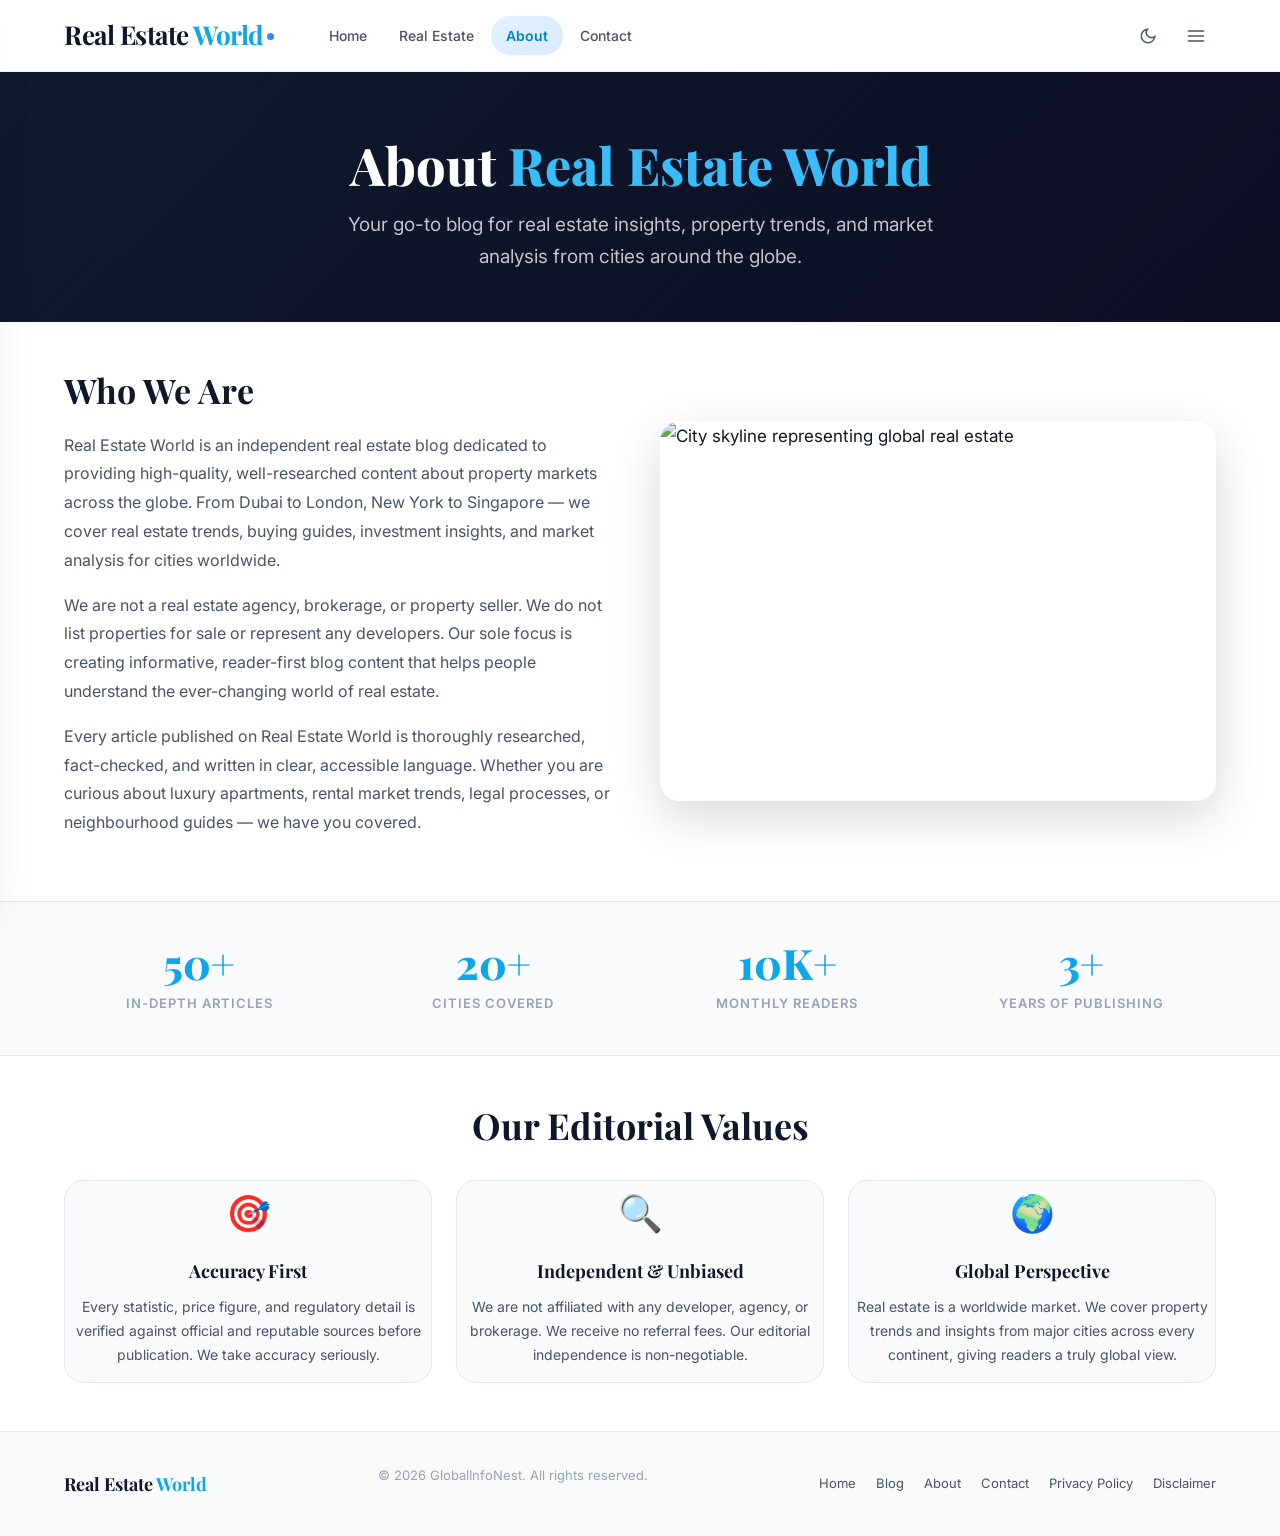
==== about/index.html @ e957a9a3 "Initial commit: Real Estate World blog with 4 posts" ====
<!DOCTYPE html>
<html lang="en" data-theme="light">
<head>
  <meta charset="UTF-8">
  <meta name="viewport" content="width=device-width, initial-scale=1.0">
  <title>About Us | Real Estate World — Global Real Estate Blog</title>
  <meta name="description" content="Learn about Real Estate World — a global real estate blog covering property markets, trends, and insights from cities worldwide.">
  <meta property="og:title" content="About Real Estate World — Global Real Estate Blog">
  <meta property="og:description" content="Real Estate World is an independent blog covering real estate markets, property trends, and buying guides for cities around the world.">
  <meta property="og:type" content="website">
  <link rel="canonical" href="/about">
  <link rel="icon" type="image/svg+xml" href="../assets/icons/favicon.svg">

  <!-- Google Fonts -->
  <link rel="preconnect" href="https://fonts.googleapis.com">
  <link rel="preconnect" href="https://fonts.gstatic.com" crossorigin>
  <link href="https://fonts.googleapis.com/css2?family=Inter:wght@400;500;600;700&family=Playfair+Display:wght@700;800&display=swap" rel="stylesheet">

  <!-- CSS -->
  <link rel="stylesheet" href="../assets/css/base.css">
  <link rel="stylesheet" href="../assets/css/header.css">
  <link rel="stylesheet" href="../assets/css/dark-mode.css">

  <!-- Google Analytics -->
  <script async src="https://www.googletagmanager.com/gtag/js?id=G-01LZXPD19D"></script>
  <script>
    window.dataLayer = window.dataLayer || [];
    function gtag(){dataLayer.push(arguments);}
    gtag('js', new Date());
    gtag('config', 'G-01LZXPD19D');
  </script>

  <!-- Theme JS -->
  <script src="../assets/js/theme.js"></script>

  <style>
    .page-hero {
      background: linear-gradient(135deg, #0f1a2e 0%, #0d0d22 100%);
      padding: var(--sp-16) 0 var(--sp-12);
      text-align: center;
      color: #fff;
    }
    .page-hero h1 {
      font-family: var(--font-heading);
      font-size: clamp(32px, 5vw, 52px);
      font-weight: 800;
      margin-bottom: var(--sp-4);
      line-height: 1.1;
      color: #fff;
    }
    .page-hero p {
      font-size: clamp(16px, 2vw, 19px);
      color: rgba(255,255,255,0.75);
      max-width: 600px;
      margin: 0 auto;
      line-height: 1.7;
    }
    .page-hero .hero-accent {
      color: #38bdf8;
    }

    .about-section {
      padding: var(--sp-12) 0;
    }
    .about-grid {
      display: grid;
      grid-template-columns: 1fr 1fr;
      gap: var(--sp-10);
      align-items: center;
    }
    .about-text h2 {
      font-family: var(--font-heading);
      font-size: clamp(24px, 3.5vw, 34px);
      margin-bottom: var(--sp-5);
    }
    .about-text p {
      font-size: 16px;
      color: var(--color-text-secondary);
      line-height: 1.8;
      margin-bottom: var(--sp-4);
    }
    .about-img {
      border-radius: var(--radius-lg);
      overflow: hidden;
      box-shadow: var(--shadow-xl);
    }
    .about-img img {
      width: 100%;
      height: 380px;
      object-fit: cover;
      display: block;
    }

    /* Stats row */
    .stats-section {
      padding: var(--sp-10) 0;
      background: var(--color-bg-secondary);
      border-top: 1px solid var(--color-border);
      border-bottom: 1px solid var(--color-border);
    }
    .stats-grid {
      display: grid;
      grid-template-columns: repeat(4, 1fr);
      gap: var(--sp-6);
      text-align: center;
    }
    .stat-item {}
    .stat-number {
      font-family: var(--font-heading);
      font-size: clamp(28px, 4vw, 42px);
      font-weight: 800;
      color: var(--color-primary);
      line-height: 1;
      margin-bottom: var(--sp-2);
    }
    .stat-label {
      font-size: 13px;
      color: var(--color-text-muted);
      text-transform: uppercase;
      letter-spacing: 1px;
      font-weight: 600;
    }

    /* Mission / Values */
    .values-section { padding: var(--sp-12) 0; }
    .values-section h2 {
      font-family: var(--font-heading);
      font-size: clamp(24px, 3.5vw, 36px);
      text-align: center;
      margin-bottom: var(--sp-8);
    }
    .values-grid {
      display: grid;
      grid-template-columns: repeat(3, 1fr);
      gap: var(--sp-6);
    }
    .value-card {
      background: var(--color-bg-secondary);
      border: 1px solid var(--color-border);
      border-radius: var(--radius-lg);
      padding: var(--sp-7);
      text-align: center;
      transition: all var(--t-base);
    }
    .value-card:hover {
      border-color: rgba(14,165,233,0.35);
      transform: translateY(-3px);
      box-shadow: var(--shadow-md);
    }
    .value-icon {
      font-size: 36px;
      margin-bottom: var(--sp-4);
      display: block;
    }
    .value-card h3 {
      font-family: var(--font-heading);
      font-size: 18px;
      margin-bottom: var(--sp-3);
      color: var(--color-text);
    }
    .value-card p {
      font-size: 14px;
      color: var(--color-text-secondary);
      line-height: 1.7;
    }

    /* Team */
    .team-section { padding: var(--sp-12) 0; background: var(--color-bg-secondary); }
    .team-section h2 {
      font-family: var(--font-heading);
      font-size: clamp(24px, 3.5vw, 36px);
      text-align: center;
      margin-bottom: var(--sp-8);
    }
    .team-grid {
      display: grid;
      grid-template-columns: repeat(4, 1fr);
      gap: var(--sp-6);
    }
    .team-card {
      background: var(--color-bg);
      border: 1px solid var(--color-border);
      border-radius: var(--radius-lg);
      padding: var(--sp-6) var(--sp-5);
      text-align: center;
      transition: all var(--t-base);
    }
    .team-card:hover {
      border-color: rgba(14,165,233,0.3);
      box-shadow: var(--shadow-md);
      transform: translateY(-2px);
    }
    .team-avatar {
      width: 72px; height: 72px;
      border-radius: var(--radius-full);
      background: linear-gradient(135deg, var(--color-primary), var(--color-accent));
      color: #fff;
      font-family: var(--font-heading);
      font-size: 26px;
      font-weight: 700;
      display: flex;
      align-items: center;
      justify-content: center;
      margin: 0 auto var(--sp-4);
      box-shadow: 0 4px 12px rgba(14,165,233,0.3);
    }
    .team-name {
      font-family: var(--font-heading);
      font-size: 16px;
      font-weight: 700;
      margin-bottom: 4px;
      color: var(--color-text);
    }
    .team-role {
      font-size: 13px;
      color: var(--color-primary);
      font-weight: 500;
      margin-bottom: var(--sp-3);
    }
    .team-bio {
      font-size: 13px;
      color: var(--color-text-muted);
      line-height: 1.6;
    }

    /* CTA */
    .cta-section {
      padding: var(--sp-12) 0;
      text-align: center;
    }
    .cta-section h2 {
      font-family: var(--font-heading);
      font-size: clamp(24px, 4vw, 36px);
      margin-bottom: var(--sp-4);
    }
    .cta-section p {
      color: var(--color-text-secondary);
      font-size: 16px;
      margin-bottom: var(--sp-6);
      max-width: 500px;
      margin-left: auto;
      margin-right: auto;
    }
    .cta-btn {
      display: inline-flex;
      align-items: center;
      gap: var(--sp-2);
      background: linear-gradient(135deg, var(--color-primary), var(--color-primary-dark));
      color: #fff;
      padding: 14px 32px;
      border-radius: var(--radius-full);
      font-weight: 600;
      font-size: 16px;
      text-decoration: none;
      box-shadow: 0 4px 16px rgba(14,165,233,0.35);
      transition: all var(--t-base);
    }
    .cta-btn:hover {
      transform: translateY(-2px);
      box-shadow: 0 8px 24px rgba(14,165,233,0.45);
      color: #fff;
    }

    /* Footer */
    .site-footer {
      background: var(--color-bg-secondary);
      border-top: 1px solid var(--color-border);
      padding: var(--sp-8) 0;
    }
    .footer-inner {
      display: flex;
      align-items: center;
      justify-content: space-between;
      flex-wrap: wrap;
      gap: var(--sp-4);
    }
    .footer-brand { font-family: var(--font-heading); font-size: 18px; font-weight: 700; color: var(--color-text); }
    .footer-brand span { color: var(--color-primary); }
    .footer-copy { font-size: 13px; color: var(--color-text-muted); }
    .footer-nav { display: flex; gap: var(--sp-5); flex-wrap: wrap; }
    .footer-link { font-size: 13px; color: var(--color-text-secondary); transition: color var(--t-base); }
    .footer-link:hover { color: var(--color-primary); }

    @media (max-width: 1024px) {
      .team-grid { grid-template-columns: repeat(2, 1fr); }
      .stats-grid { grid-template-columns: repeat(2, 1fr); }
    }
    @media (max-width: 768px) {
      .about-grid { grid-template-columns: 1fr; }
      .values-grid { grid-template-columns: 1fr; }
      .team-grid { grid-template-columns: repeat(2, 1fr); }
    }
    @media (max-width: 480px) {
      .team-grid { grid-template-columns: 1fr; }
      .stats-grid { grid-template-columns: repeat(2, 1fr); }
    }
  </style>
</head>
<body>

  <!-- HEADER -->
  <header class="site-header" role="banner" id="site-header">
    <div class="container header-inner">
      <a href="/" class="site-logo" aria-label="Real Estate World home">
        <span class="logo-text">Real Estate<span class="logo-accent"> World</span></span>
        <span class="logo-dot" aria-hidden="true"></span>
      </a>
      <nav class="site-nav" aria-label="Main navigation">
        <a href="/" class="nav-link">Home</a>
        <a href="/blog" class="nav-link">Real Estate</a>
        <a href="/about" class="nav-link active">About</a>
        <a href="/contact" class="nav-link">Contact</a>
      </nav>
      <div class="header-controls">
        <button class="icon-btn" data-theme-toggle aria-label="Toggle dark mode" type="button">
          <svg class="icon-moon" width="18" height="18" viewBox="0 0 24 24" fill="none" stroke="currentColor" stroke-width="2" stroke-linecap="round" aria-hidden="true"><path d="M21 12.79A9 9 0 1 1 11.21 3 7 7 0 0 0 21 12.79z"/></svg>
          <svg class="icon-sun" width="18" height="18" viewBox="0 0 24 24" fill="none" stroke="currentColor" stroke-width="2" stroke-linecap="round" aria-hidden="true"><circle cx="12" cy="12" r="5"/><line x1="12" y1="1" x2="12" y2="3"/><line x1="12" y1="21" x2="12" y2="23"/><line x1="4.22" y1="4.22" x2="5.64" y2="5.64"/><line x1="18.36" y1="18.36" x2="19.78" y2="19.78"/><line x1="1" y1="12" x2="3" y2="12"/><line x1="21" y1="12" x2="23" y2="12"/><line x1="4.22" y1="19.78" x2="5.64" y2="18.36"/><line x1="18.36" y1="5.64" x2="19.78" y2="4.22"/></svg>
        </button>
        <button id="hamburger-btn" class="icon-btn" aria-label="Open navigation menu" aria-expanded="false" type="button">
          <svg width="20" height="20" viewBox="0 0 24 24" fill="none" stroke="currentColor" stroke-width="2" stroke-linecap="round" aria-hidden="true"><line x1="3" y1="6" x2="21" y2="6"/><line x1="3" y1="12" x2="21" y2="12"/><line x1="3" y1="18" x2="21" y2="18"/></svg>
        </button>
      </div>
    </div>
  </header>

  <div id="drawer-overlay" class="drawer-overlay" aria-hidden="true"></div>
  <aside id="mobile-drawer" class="mobile-drawer" aria-label="Mobile navigation" role="dialog" aria-modal="true">
    <button id="drawer-close-btn" class="icon-btn drawer-close-btn" aria-label="Close menu" type="button">
      <svg width="18" height="18" viewBox="0 0 24 24" fill="none" stroke="currentColor" stroke-width="2.5" stroke-linecap="round" aria-hidden="true"><line x1="18" y1="6" x2="6" y2="18"/><line x1="6" y1="6" x2="18" y2="18"/></svg>
    </button>
    <span class="drawer-logo">Real Estate<span> World</span></span>
    <nav aria-label="Mobile navigation">
      <a href="/" class="nav-link">Home</a>
      <a href="/blog" class="nav-link">Real Estate</a>
      <a href="/about" class="nav-link">About</a>
      <a href="/contact" class="nav-link">Contact</a>
    </nav>
  </aside>

  <!-- HERO -->
  <section class="page-hero">
    <div class="container">
      <h1>About <span class="hero-accent">Real Estate World</span></h1>
      <p>Your go-to blog for real estate insights, property trends, and market analysis from cities around the globe.</p>
    </div>
  </section>

  <!-- ABOUT -->
  <section class="about-section">
    <div class="container">
      <div class="about-grid">
        <div class="about-text">
          <h2>Who We Are</h2>
          <p>Real Estate World is an independent real estate blog dedicated to providing high-quality, well-researched content about property markets across the globe. From Dubai to London, New York to Singapore — we cover real estate trends, buying guides, investment insights, and market analysis for cities worldwide.</p>
          <p>We are not a real estate agency, brokerage, or property seller. We do not list properties for sale or represent any developers. Our sole focus is creating informative, reader-first blog content that helps people understand the ever-changing world of real estate.</p>
          <p>Every article published on Real Estate World is thoroughly researched, fact-checked, and written in clear, accessible language. Whether you are curious about luxury apartments, rental market trends, legal processes, or neighbourhood guides — we have you covered.</p>
        </div>
        <div class="about-img">
          <img src="https://images.unsplash.com/photo-1486325212027-8081e485255e?w=800&q=80" alt="City skyline representing global real estate" loading="lazy">
        </div>
      </div>
    </div>
  </section>

  <!-- STATS -->
  <section class="stats-section">
    <div class="container">
      <div class="stats-grid">
        <div class="stat-item">
          <div class="stat-number">50+</div>
          <div class="stat-label">In-Depth Articles</div>
        </div>
        <div class="stat-item">
          <div class="stat-number">20+</div>
          <div class="stat-label">Cities Covered</div>
        </div>
        <div class="stat-item">
          <div class="stat-number">10K+</div>
          <div class="stat-label">Monthly Readers</div>
        </div>
        <div class="stat-item">
          <div class="stat-number">3+</div>
          <div class="stat-label">Years of Publishing</div>
        </div>
      </div>
    </div>
  </section>

  <!-- OUR VALUES -->
  <section class="values-section">
    <div class="container">
      <h2>Our Editorial Values</h2>
      <div class="values-grid">
        <div class="value-card">
          <span class="value-icon">🎯</span>
          <h3>Accuracy First</h3>
          <p>Every statistic, price figure, and regulatory detail is verified against official and reputable sources before publication. We take accuracy seriously.</p>
        </div>
        <div class="value-card">
          <span class="value-icon">🔍</span>
          <h3>Independent &amp; Unbiased</h3>
          <p>We are not affiliated with any developer, agency, or brokerage. We receive no referral fees. Our editorial independence is non-negotiable.</p>
        </div>
        <div class="value-card">
          <span class="value-icon">🌍</span>
          <h3>Global Perspective</h3>
          <p>Real estate is a worldwide market. We cover property trends and insights from major cities across every continent, giving readers a truly global view.</p>
        </div>
      </div>
    </div>
  </section>

  <!-- FOOTER -->
  <footer class="site-footer" aria-label="Site footer">
    <div class="container footer-inner">
      <span class="footer-brand">Real Estate<span> World</span></span>
      <p class="footer-copy">&copy; 2026 GlobalInfoNest. All rights reserved.</p>
      <nav class="footer-nav" aria-label="Footer navigation">
        <a href="/" class="footer-link">Home</a>
        <a href="/blog" class="footer-link">Blog</a>
        <a href="/about" class="footer-link">About</a>
        <a href="/contact" class="footer-link">Contact</a>
        <a href="/privacy-policy" class="footer-link">Privacy Policy</a>
        <a href="/disclaimer" class="footer-link">Disclaimer</a>
      </nav>
    </div>
  </footer>

  <script src="../assets/js/header.js" defer></script>

</body>
</html>
---- assets/css/base.css ----
/* ============================================================
   BASE.CSS — Global reset, custom properties, typography, utilities
   Real Estate World Real Estate Blog — Modern UI Refresh
   ============================================================ */

/* --- Google Fonts --- */
@import url('https://fonts.googleapis.com/css2?family=Inter:wght@400;500;600;700&family=Playfair+Display:ital,wght@0,600;0,700;1,600&display=swap');

/* ============================================================
   CSS Custom Properties — Light Mode Defaults
   ============================================================ */
:root {
  /* Brand */
  --color-primary:       #0EA5E9;
  --color-primary-dark:  #0284C7;
  --color-primary-light: #E0F2FE;
  --color-accent:        #6366F1; /* indigo accent for variety */

  /* Surface */
  --color-bg:            #ffffff;
  --color-bg-secondary:  #f8fafc;
  --color-bg-tertiary:   #f1f5f9;
  --color-bg-card:       #ffffff;

  /* Text */
  --color-text:          #0f172a;
  --color-text-secondary:#475569;
  --color-text-muted:    #94a3b8;

  /* Borders */
  --color-border:        #e2e8f0;
  --color-border-light:  #f1f5f9;

  /* Shadows */
  --shadow-xs:  0 1px 2px rgba(15,23,42,0.06);
  --shadow-sm:  0 2px 8px rgba(15,23,42,0.08);
  --shadow-md:  0 4px 16px rgba(15,23,42,0.10);
  --shadow-lg:  0 8px 32px rgba(15,23,42,0.12);
  --shadow-xl:  0 16px 48px rgba(15,23,42,0.16);
  --shadow-hover: 0 20px 60px rgba(14,165,233,0.18);

  /* Callouts */
  --callout-info-bg:     #eff6ff;
  --callout-info-border: #3b82f6;
  --callout-info-text:   #1d4ed8;
  --callout-tip-bg:      #f0fdf4;
  --callout-tip-border:  #22c55e;
  --callout-tip-text:    #15803d;
  --callout-warning-bg:  #fffbeb;
  --callout-warning-border: #f59e0b;
  --callout-warning-text:#b45309;

  /* Typography */
  --font-body:      'Inter', system-ui, -apple-system, sans-serif;
  --font-heading:   'Playfair Display', Georgia, serif;
  --font-size-base: clamp(15px, 2vw, 17px);
  --font-size-sm:   clamp(12px, 1.5vw, 14px);
  --font-size-lg:   clamp(17px, 2.5vw, 20px);
  --line-height-body:    1.8;
  --line-height-heading: 1.2;

  /* Spacing scale */
  --sp-1: 4px;
  --sp-2: 8px;
  --sp-3: 12px;
  --sp-4: 16px;
  --sp-5: 20px;
  --sp-6: 24px;
  --sp-8: 32px;
  --sp-10: 40px;
  --sp-12: 48px;
  --sp-16: 64px;

  /* Layout */
  --max-width:     1200px;
  --header-height: 72px;
  --radius-sm:     6px;
  --radius-md:     12px;
  --radius-lg:     20px;
  --radius-xl:     28px;
  --radius-full:   9999px;

  /* Transitions */
  --t-fast:  0.15s ease;
  --t-base:  0.25s ease;
  --t-slow:  0.4s ease;
}

/* ============================================================
   Global Reset
   ============================================================ */
*, *::before, *::after { box-sizing: border-box; margin: 0; padding: 0; }

html {
  font-size: 100%;
  scroll-behavior: smooth;
  -webkit-text-size-adjust: 100%;
  text-rendering: optimizeLegibility;
  -webkit-font-smoothing: antialiased;
  -moz-osx-font-smoothing: grayscale;
}

body {
  font-family: var(--font-body);
  font-size: var(--font-size-base);
  line-height: var(--line-height-body);
  color: var(--color-text);
  background-color: var(--color-bg);
  min-width: 360px;
  transition: background-color var(--t-base), color var(--t-base);
}

/* ============================================================
   Typography
   ============================================================ */
h1,h2,h3,h4,h5,h6 {
  font-family: var(--font-heading);
  line-height: var(--line-height-heading);
  color: var(--color-text);
  font-weight: 700;
  transition: color var(--t-base);
}

h1 { font-size: clamp(28px, 4.5vw, 46px); }
h2 { font-size: clamp(22px, 3.5vw, 32px); }
h3 { font-size: clamp(18px, 2.5vw, 24px); }
h4 { font-size: clamp(16px, 2vw, 20px); }

p {
  margin-bottom: var(--sp-4);
  color: var(--color-text);
  transition: color var(--t-base);
}

a {
  color: var(--color-primary);
  text-decoration: none;
  transition: color var(--t-base), opacity var(--t-fast);
}
a:hover { color: var(--color-primary-dark); }

img { max-width: 100%; height: auto; display: block; }
ul, ol { padding-left: var(--sp-6); }
li { margin-bottom: var(--sp-1); }
button { cursor: pointer; font-family: var(--font-body); border: none; background: none; transition: all var(--t-base); }

/* ============================================================
   Focus Styles — Accessibility
   ============================================================ */
:focus-visible {
  outline: 3px solid var(--color-primary);
  outline-offset: 3px;
  border-radius: var(--radius-sm);
}

/* ============================================================
   Layout Utility
   ============================================================ */
.container {
  max-width: var(--max-width);
  margin: 0 auto;
  padding: 0 var(--sp-6);
}
@media (max-width: 768px) { .container { padding: 0 var(--sp-4); } }

/* ============================================================
   Lazy Images — fade in on load
   ============================================================ */
.lazy-img {
  opacity: 0;
  transition: opacity var(--t-slow);
}
.lazy-img.loaded { opacity: 1; }

/* ============================================================
   Category Badge
   ============================================================ */
.badge {
  display: inline-flex;
  align-items: center;
  padding: 3px 11px;
  border-radius: var(--radius-full);
  font-size: 11px;
  font-weight: 700;
  letter-spacing: 0.6px;
  text-transform: uppercase;
  background: linear-gradient(135deg, var(--color-primary-light), #dbeafe);
  color: var(--color-primary-dark);
  border: 1px solid rgba(14,165,233,0.2);
  transition: all var(--t-base);
}

/* ============================================================
   Gradient text utility
   ============================================================ */
.gradient-text {
  background: linear-gradient(135deg, var(--color-primary), var(--color-accent));
  -webkit-background-clip: text;
  -webkit-text-fill-color: transparent;
  background-clip: text;
}

/* ============================================================
   Accessibility utility
   ============================================================ */
.sr-only {
  position: absolute; width: 1px; height: 1px;
  padding: 0; margin: -1px; overflow: hidden;
  clip: rect(0,0,0,0); white-space: nowrap; border: 0;
}

/* ============================================================
   Custom Scrollbar — global thin
   ============================================================ */
::-webkit-scrollbar { width: 8px; height: 8px; }
::-webkit-scrollbar-track { background: transparent; }
::-webkit-scrollbar-thumb { background: var(--color-border); border-radius: var(--radius-full); }
::-webkit-scrollbar-thumb:hover { background: var(--color-text-muted); }
---- assets/css/header.css ----
/* ============================================================
   HEADER.CSS — Sticky header, nav, search, hamburger drawer
   Real Estate World Modern UI
   ============================================================ */

.site-header {
  position: sticky;
  top: 0;
  z-index: 1000;
  height: var(--header-height);
  background: rgba(255,255,255,0.82);
  backdrop-filter: blur(16px) saturate(160%);
  -webkit-backdrop-filter: blur(16px) saturate(160%);
  border-bottom: 1px solid rgba(226,232,240,0.6);
  transition: background var(--t-base), border-color var(--t-base), box-shadow var(--t-base);
}
.site-header.scrolled { box-shadow: var(--shadow-sm); }

.header-inner {
  display: flex;
  align-items: center;
  gap: var(--sp-5);
  height: 100%;
}

/* Logo */
.site-logo {
  font-family: var(--font-heading);
  font-size: clamp(20px, 3vw, 26px);
  font-weight: 700;
  color: var(--color-text);
  text-decoration: none;
  letter-spacing: -0.5px;
  white-space: nowrap;
  flex-shrink: 0;
  display: flex;
  align-items: center;
  gap: 2px;
  transition: opacity var(--t-fast);
}
.site-logo:hover { opacity: 0.85; color: var(--color-text); }
.logo-accent { color: var(--color-primary); }
.logo-dot {
  width: 7px; height: 7px;
  border-radius: 50%;
  background: linear-gradient(135deg, var(--color-primary), var(--color-accent));
  display: inline-block;
  margin-bottom: -2px;
  margin-left: 1px;
}

/* Nav */
.site-nav {
  display: flex;
  align-items: center;
  gap: 2px;
  margin-left: var(--sp-5);
}
.site-nav a {
  display: flex;
  align-items: center;
  padding: 7px 15px;
  border-radius: var(--radius-full);
  font-size: 14px;
  font-weight: 500;
  color: var(--color-text-secondary);
  text-decoration: none;
  transition: background var(--t-base), color var(--t-base);
}
.site-nav a:hover {
  background: var(--color-bg-tertiary);
  color: var(--color-text);
}
.site-nav a.active {
  background: linear-gradient(135deg, var(--color-primary-light), #dbeafe);
  color: var(--color-primary-dark);
  font-weight: 600;
}

/* Header controls */
.header-controls {
  display: flex;
  align-items: center;
  gap: var(--sp-2);
  margin-left: auto;
}

/* Icon button */
.icon-btn {
  display: flex;
  align-items: center;
  justify-content: center;
  width: 40px;
  height: 40px;
  border-radius: var(--radius-full);
  border: none;
  background: transparent;
  color: var(--color-text-secondary);
  cursor: pointer;
  transition: background var(--t-base), color var(--t-base), transform var(--t-fast);
  flex-shrink: 0;
}
.icon-btn:hover { background: var(--color-bg-tertiary); color: var(--color-text); }
.icon-btn:active { transform: scale(0.9); }

/* Search */
.search-wrapper { display: flex; align-items: center; position: relative; }
.search-input-wrapper {
  position: absolute;
  right: 44px;
  top: 50%;
  transform: translateY(-50%);
  width: 240px;
  overflow: hidden;
  opacity: 1;
  pointer-events: auto;
  transition: width var(--t-base), opacity var(--t-base);
}
.search-input {
  width: 240px;
  padding: 9px 18px;
  border: 1.5px solid var(--color-border);
  border-radius: var(--radius-full);
  font-size: 14px;
  font-family: var(--font-body);
  background: var(--color-bg);
  color: var(--color-text);
  outline: none;
  transition: border-color var(--t-base), box-shadow var(--t-base), background var(--t-base);
}
.search-input:focus {
  border-color: var(--color-primary);
  box-shadow: 0 0 0 3px rgba(14,165,233,0.12);
}

/* Theme toggle icons */
.theme-toggle-btn .icon-moon,
[data-theme-toggle] .icon-moon { display: block; }
.theme-toggle-btn .icon-sun,
[data-theme-toggle] .icon-sun  { display: none; }
[data-theme="dark"] .theme-toggle-btn .icon-moon,
[data-theme="dark"] [data-theme-toggle] .icon-moon { display: none; }
[data-theme="dark"] .theme-toggle-btn .icon-sun,
[data-theme="dark"] [data-theme-toggle] .icon-sun  { display: block; }

/* Hamburger */
.hamburger-btn {
  display: none;
  width: 44px; height: 44px;
  border-radius: var(--radius-md);
  flex-shrink: 0;
}
.hamburger-btn:hover { background: var(--color-bg-tertiary); }

/* Drawer overlay */
.drawer-overlay {
  display: none;
  position: fixed; inset: 0;
  background: rgba(0,0,0,0.45);
  backdrop-filter: blur(3px);
  z-index: 998;
  opacity: 0;
  transition: opacity var(--t-base);
}
.drawer-overlay.active { opacity: 1; }

/* Mobile drawer */
.mobile-drawer {
  position: fixed;
  top: 0;
  left: -310px;
  width: 290px;
  height: 100dvh;
  background: var(--color-bg);
  z-index: 999;
  padding: var(--sp-10) var(--sp-6) var(--sp-6);
  display: flex;
  flex-direction: column;
  gap: var(--sp-5);
  transition: left var(--t-base), background var(--t-base);
  overflow-y: auto;
  box-shadow: var(--shadow-xl);
}
.mobile-drawer.open { left: 0; }

.drawer-logo {
  font-family: var(--font-heading);
  font-size: 22px;
  font-weight: 700;
  color: var(--color-text);
  display: flex;
  align-items: center;
}

.mobile-drawer nav {
  display: flex;
  flex-direction: column;
  gap: 3px;
  margin-top: var(--sp-3);
}
.mobile-drawer nav a {
  display: flex;
  align-items: center;
  padding: 13px 16px;
  border-radius: var(--radius-md);
  font-size: 16px;
  font-weight: 500;
  color: var(--color-text-secondary);
  transition: background var(--t-base), color var(--t-base);
}
.mobile-drawer nav a:hover { background: var(--color-bg-tertiary); color: var(--color-text); }

.drawer-close-btn {
  position: absolute;
  top: var(--sp-4); right: var(--sp-4);
  width: 36px; height: 36px;
  display: flex; align-items: center; justify-content: center;
  border-radius: var(--radius-full);
  background: var(--color-bg-tertiary);
  color: var(--color-text);
  border: none; cursor: pointer;
  transition: background var(--t-base), transform var(--t-fast);
}
.drawer-close-btn:hover { background: var(--color-border); transform: rotate(90deg); }

/* Ad slot */
.ad-slot-below-header {
  width: 100%;
  min-height: 90px;
  display: flex;
  align-items: center;
  justify-content: center;
  background: var(--color-bg-secondary);
  border-bottom: 1px solid var(--color-border);
  font-size: 11px;
  color: var(--color-text-muted);
  text-transform: uppercase;
  letter-spacing: 1.5px;
}

/* Responsive */
@media (max-width: 1024px) {
  .site-nav { display: none; }
  .hamburger-btn { display: flex; }
  .drawer-overlay { display: block; }
}
@media (max-width: 480px) {
  .search-input-wrapper.open { width: 180px; }
  .search-input { width: 180px; }
}
---- assets/css/dark-mode.css ----
﻿/* ============================================================
   DARK-MODE.CSS  — Dark theme overrides
   All variables use the new --sp-* / --t-* / --shadow-* names
   ============================================================ */

[data-theme="dark"] {
  /* Backgrounds */
  --color-bg:           #0f0f1a;
  --color-bg-secondary: #161624;
  --color-bg-tertiary:  #1e1e32;

  /* Text */
  --color-text:           #f0f0f8;
  --color-text-secondary: #a8a8c0;
  --color-text-muted:     #6b6b88;

  /* Border */
  --color-border:         rgba(255,255,255,0.08);
  --color-border-strong:  rgba(255,255,255,0.15);

  /* Primary unchanged; keep accent colours */
  --color-primary-light:  rgba(14,165,233,0.12);
  --color-primary-dark:   #38bdf8;

  /* Accent */
  --color-accent-light:   rgba(99,102,241,0.12);

  /* Shadows */
  --shadow-xs:   0 1px 2px rgba(0,0,0,0.5);
  --shadow-sm:   0 2px 6px rgba(0,0,0,0.5);
  --shadow-md:   0 4px 16px rgba(0,0,0,0.55);
  --shadow-lg:   0 8px 32px rgba(0,0,0,0.6);
  --shadow-xl:   0 16px 48px rgba(0,0,0,0.65);
  --shadow-hover: 0 8px 24px rgba(14,165,233,0.2);

  /* Callout backgrounds */
  --callout-info-bg:      rgba(14,165,233,0.08);
  --callout-info-border:  #0EA5E9;
  --callout-tip-bg:       rgba(16,185,129,0.08);
  --callout-tip-border:   #10B981;
  --callout-warning-bg:   rgba(245,158,11,0.08);
  --callout-warning-border: #F59E0B;
}

/* ---- Body ---- */
[data-theme="dark"] body {
  background: var(--color-bg);
  color: var(--color-text);
}

/* ---- Header glassmorphism ---- */
[data-theme="dark"] .site-header {
  background: rgba(15,15,26,0.88);
  border-bottom-color: rgba(255,255,255,0.06);
}
[data-theme="dark"] .site-header.scrolled {
  box-shadow: 0 1px 24px rgba(0,0,0,0.5);
}

/* ---- Logo ---- */
[data-theme="dark"] .logo-text { color: #fff; }

/* ---- Nav links ---- */
[data-theme="dark"] .nav-link { color: var(--color-text-secondary); }
[data-theme="dark"] .nav-link:hover,
[data-theme="dark"] .nav-link.active { color: var(--color-primary); }

/* ---- Cards ---- */
[data-theme="dark"] .card,
[data-theme="dark"] .blog-card {
  background: var(--color-bg-secondary);
  border-color: var(--color-border);
}
[data-theme="dark"] .card:hover,
[data-theme="dark"] .blog-card:hover {
  border-color: rgba(14,165,233,0.3);
  box-shadow: var(--shadow-hover);
}

/* ---- Tag / badge ---- */
[data-theme="dark"] .tag {
  background: rgba(14,165,233,0.15);
  color: #38bdf8;
  border-color: rgba(14,165,233,0.2);
}

/* ---- Trending Reads sidebar ---- */
[data-theme="dark"] .trending-reads {
  background: var(--color-bg-secondary);
  border-color: rgba(255,255,255,0.07);
}
[data-theme="dark"] .trending-card:hover { background: rgba(14,165,233,0.07); }

/* ---- Sidebar widgets ---- */
[data-theme="dark"] .sidebar-widget { background: var(--color-bg-secondary); border-color: var(--color-border); }
[data-theme="dark"] .sidebar-widget-header { background: var(--color-bg-tertiary); border-color: var(--color-border); }

/* ---- TOC ---- */
[data-theme="dark"] .toc-wrapper {
  background: linear-gradient(135deg, var(--color-bg-secondary), rgba(14,165,233,0.05));
  border-color: rgba(14,165,233,0.1);
}
[data-theme="dark"] .toc-list li a:hover {
  background: rgba(14,165,233,0.08);
  color: #38bdf8;
}

/* ---- TOC accordion ---- */
[data-theme="dark"] .toc-accordion { border-color: var(--color-border); }
[data-theme="dark"] .toc-accordion-btn { background: var(--color-bg-secondary); color: var(--color-text); }
[data-theme="dark"] .toc-accordion-content { background: var(--color-bg); }

/* ---- FAQ ---- */
[data-theme="dark"] .faq-item { border-color: var(--color-border); }
[data-theme="dark"] .faq-question { background: var(--color-bg-secondary); color: var(--color-text); }
[data-theme="dark"] .faq-question:hover { background: rgba(14,165,233,0.07); }
[data-theme="dark"] .faq-answer { background: var(--color-bg); }
[data-theme="dark"] .faq-answer-inner { color: var(--color-text-secondary); }

/* ---- Subsection blocks ---- */
[data-theme="dark"] .subsection-block {
  background: var(--color-bg-secondary);
  border-color: var(--color-border);
}
[data-theme="dark"] .subsection-block:hover { border-color: rgba(14,165,233,0.2); }
[data-theme="dark"] .subsection-title { color: #38bdf8; }

/* ---- Content table ---- */
[data-theme="dark"] .content-table-wrapper { border-color: var(--color-border); }
[data-theme="dark"] .content-table td { border-color: var(--color-border); color: var(--color-text-secondary); }
[data-theme="dark"] .content-table tbody tr:nth-child(even) td { background: var(--color-bg-tertiary); }
[data-theme="dark"] .content-table tbody tr:hover td { background: rgba(14,165,233,0.07); }

/* ---- Quote ---- */
[data-theme="dark"] .content-quote {
  background: linear-gradient(135deg, var(--color-bg-secondary), rgba(14,165,233,0.05));
}
[data-theme="dark"] .content-quote blockquote { color: var(--color-text); }

/* ---- Callouts ---- */
[data-theme="dark"] .callout-text { color: var(--color-text); }

/* ---- Author bar ---- */
[data-theme="dark"] .author-bar { border-color: var(--color-border); }
[data-theme="dark"] .share-btn {
  background: var(--color-bg-tertiary);
  border-color: var(--color-border);
  color: var(--color-text-secondary);
}
[data-theme="dark"] .share-btn:hover {
  background: rgba(14,165,233,0.1);
  color: #38bdf8;
  border-color: rgba(14,165,233,0.3);
}

/* ---- Post content ---- */
[data-theme="dark"] .post-content h2 { border-color: var(--color-border); }
[data-theme="dark"] .post-content h3 { color: #38bdf8; }
[data-theme="dark"] .post-content li { color: var(--color-text-secondary); }

/* ---- Hero image shadow ---- */
[data-theme="dark"] .post-hero-img { box-shadow: 0 4px 24px rgba(0,0,0,0.6); }

/* ---- Ad slots ---- */
[data-theme="dark"] .ad-slot-article,
[data-theme="dark"] .ad-slot-sidebar {
  background: var(--color-bg-secondary);
  border-color: rgba(255,255,255,0.07);
}

/* ---- Blog list header ---- */
[data-theme="dark"] .blog-header { background: var(--color-bg-secondary); }

/* ---- Category pills ---- */
[data-theme="dark"] .cat-pill {
  background: var(--color-bg-tertiary);
  border-color: var(--color-border);
  color: var(--color-text-secondary);
}
[data-theme="dark"] .cat-pill:hover,
[data-theme="dark"] .cat-pill.active {
  background: rgba(14,165,233,0.15);
  color: #38bdf8;
  border-color: rgba(14,165,233,0.3);
}

/* ---- Footer ---- */
[data-theme="dark"] .site-footer {
  background: var(--color-bg-secondary);
  border-color: rgba(255,255,255,0.06);
}
[data-theme="dark"] .footer-link { color: var(--color-text-secondary); }
[data-theme="dark"] .footer-link:hover { color: var(--color-primary); }

/* ---- Hero section ---- */
[data-theme="dark"] .hero-section {
  background: linear-gradient(135deg, #0d0d1e 0%, #0f1a2e 100%);
}

/* ---- Mobile nav ---- */
[data-theme="dark"] .mobile-nav {
  background: rgba(15,15,26,0.98);
  border-color: rgba(255,255,255,0.06);
}

/* ---- Theme toggle button ---- */
[data-theme="dark"] .icon-btn {
  color: var(--color-text-secondary);
}
[data-theme="dark"] .icon-btn:hover {
  background: var(--color-bg-tertiary);
  color: var(--color-primary);
}

/* ---- Search bar (if present) ---- */
[data-theme="dark"] .search-input {
  background: var(--color-bg-tertiary);
  border-color: var(--color-border);
  color: var(--color-text);
}
[data-theme="dark"] .search-input::placeholder { color: var(--color-text-muted); }
[data-theme="dark"] .search-input:focus { border-color: var(--color-primary); box-shadow: 0 0 0 3px rgba(14,165,233,0.15); }
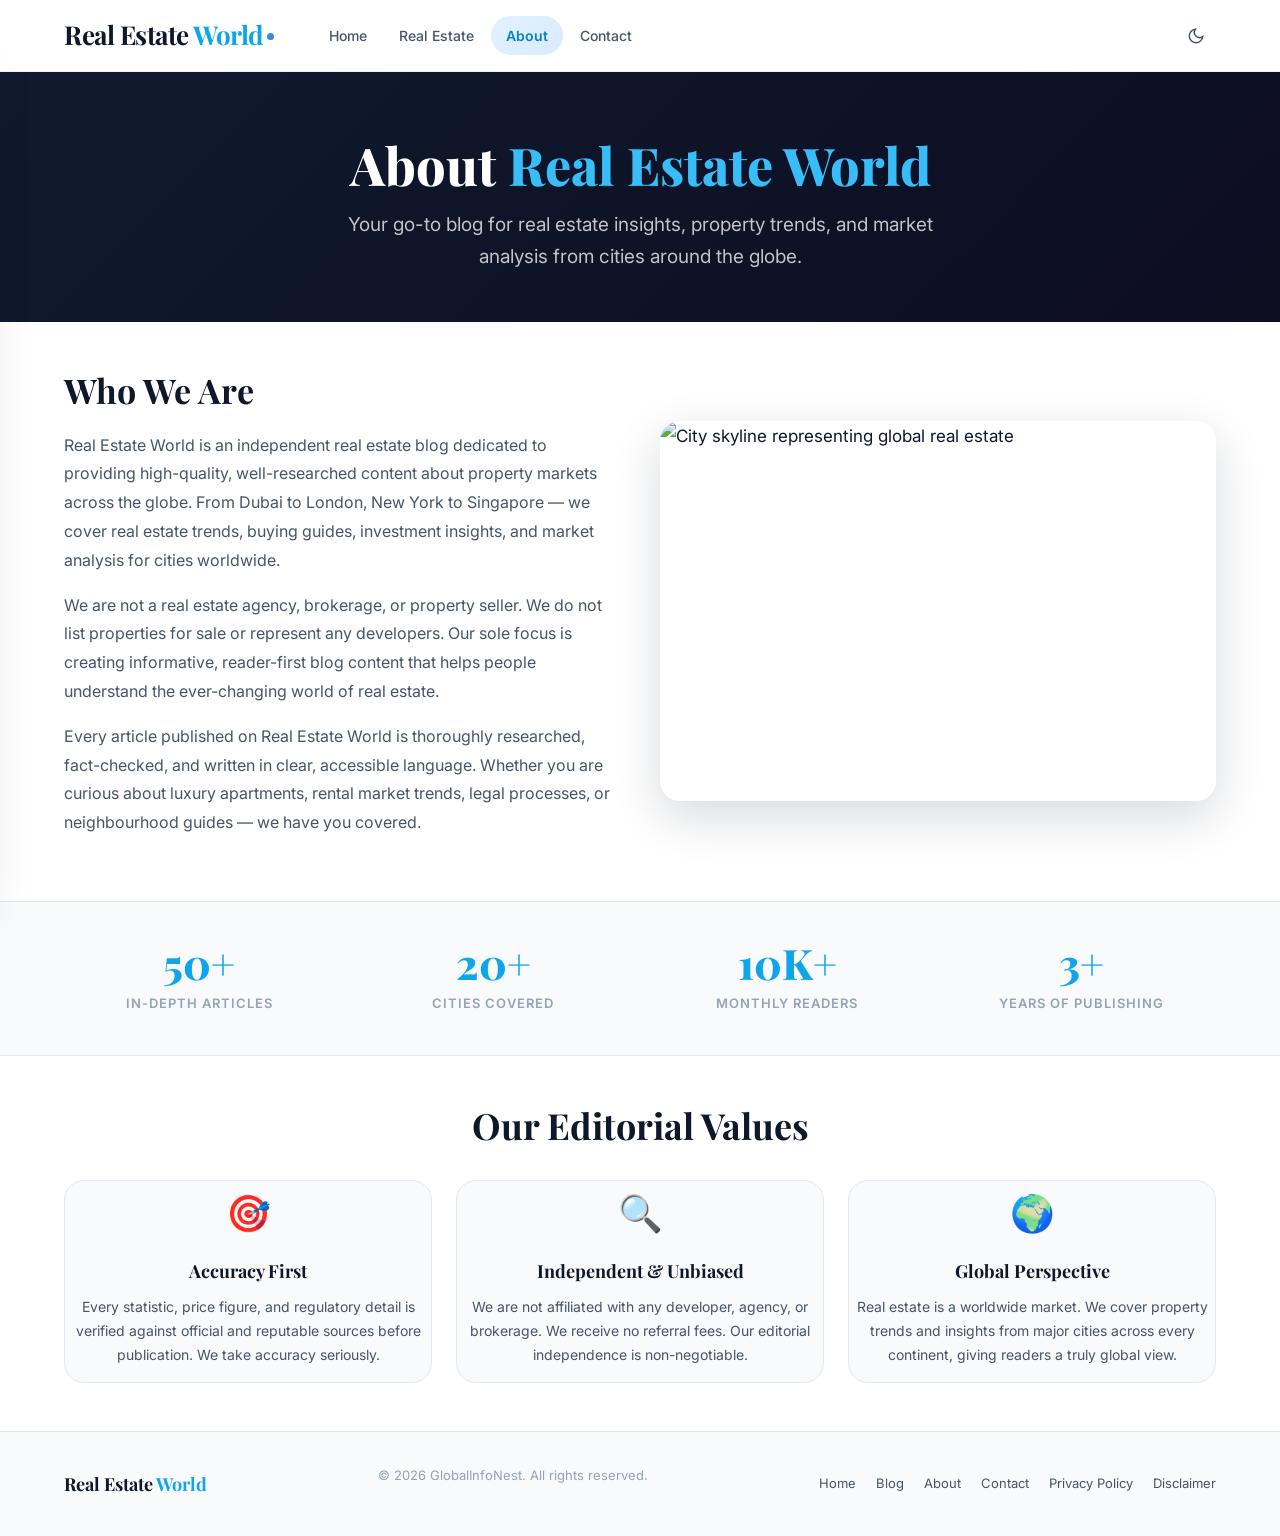
==== commit 80cdf215: "update analytics tag properly" ====
--- a/about/index.html
+++ b/about/index.html
@@ -22,12 +22,12 @@
   <link rel="stylesheet" href="../assets/css/dark-mode.css">
 
   <!-- Google Analytics -->
-  <script async src="https://www.googletagmanager.com/gtag/js?id=G-01LZXPD19D"></script>
+  <script async src="https://www.googletagmanager.com/gtag/js?id=G-F9TKTH7W32"></script>
   <script>
     window.dataLayer = window.dataLayer || [];
     function gtag(){dataLayer.push(arguments);}
     gtag('js', new Date());
-    gtag('config', 'G-01LZXPD19D');
+    gtag('config', 'G-F9TKTH7W32');
   </script>
 
   <!-- Theme JS -->
--- a/assets/css/base.css
+++ b/assets/css/base.css
@@ -98,6 +98,7 @@
   text-rendering: optimizeLegibility;
   -webkit-font-smoothing: antialiased;
   -moz-osx-font-smoothing: grayscale;
+  overflow-x: hidden;
 }
 
 body {
@@ -106,7 +107,8 @@
   line-height: var(--line-height-body);
   color: var(--color-text);
   background-color: var(--color-bg);
-  min-width: 360px;
+  min-width: 320px;
+  overflow-x: hidden;
   transition: background-color var(--t-base), color var(--t-base);
 }
 
--- a/assets/css/header.css
+++ b/assets/css/header.css
@@ -110,11 +110,16 @@
   right: 44px;
   top: 50%;
   transform: translateY(-50%);
+  width: 0;
+  overflow: hidden;
+  opacity: 0;
+  pointer-events: none;
+  transition: width var(--t-base), opacity var(--t-base);
+}
+.search-input-wrapper.open {
   width: 240px;
-  overflow: hidden;
   opacity: 1;
   pointer-events: auto;
-  transition: width var(--t-base), opacity var(--t-base);
 }
 .search-input {
   width: 240px;
@@ -143,14 +148,10 @@
 [data-theme="dark"] .theme-toggle-btn .icon-sun,
 [data-theme="dark"] [data-theme-toggle] .icon-sun  { display: block; }
 
-/* Hamburger */
-.hamburger-btn {
+/* Hamburger — hidden on desktop, shown on mobile */
+#hamburger-btn {
   display: none;
-  width: 44px; height: 44px;
-  border-radius: var(--radius-md);
-  flex-shrink: 0;
-}
-.hamburger-btn:hover { background: var(--color-bg-tertiary); }
+}
 
 /* Drawer overlay */
 .drawer-overlay {
@@ -160,9 +161,10 @@
   backdrop-filter: blur(3px);
   z-index: 998;
   opacity: 0;
+  pointer-events: none;
   transition: opacity var(--t-base);
 }
-.drawer-overlay.active { opacity: 1; }
+.drawer-overlay.active { opacity: 1; pointer-events: auto; }
 
 /* Mobile drawer */
 .mobile-drawer {
@@ -225,26 +227,18 @@
 
 /* Ad slot */
 .ad-slot-below-header {
-  width: 100%;
-  min-height: 90px;
-  display: flex;
-  align-items: center;
-  justify-content: center;
-  background: var(--color-bg-secondary);
-  border-bottom: 1px solid var(--color-border);
-  font-size: 11px;
-  color: var(--color-text-muted);
-  text-transform: uppercase;
-  letter-spacing: 1.5px;
+  display: none;
 }
 
 /* Responsive */
 @media (max-width: 1024px) {
   .site-nav { display: none; }
-  .hamburger-btn { display: flex; }
+  #hamburger-btn { display: flex; }
   .drawer-overlay { display: block; }
+  .search-input-wrapper.open { width: 200px; }
+  .search-input { width: 200px; }
 }
 @media (max-width: 480px) {
-  .search-input-wrapper.open { width: 180px; }
-  .search-input { width: 180px; }
-}
+  .search-input-wrapper.open { width: 160px; }
+  .search-input { width: 160px; font-size: 13px; }
+}
